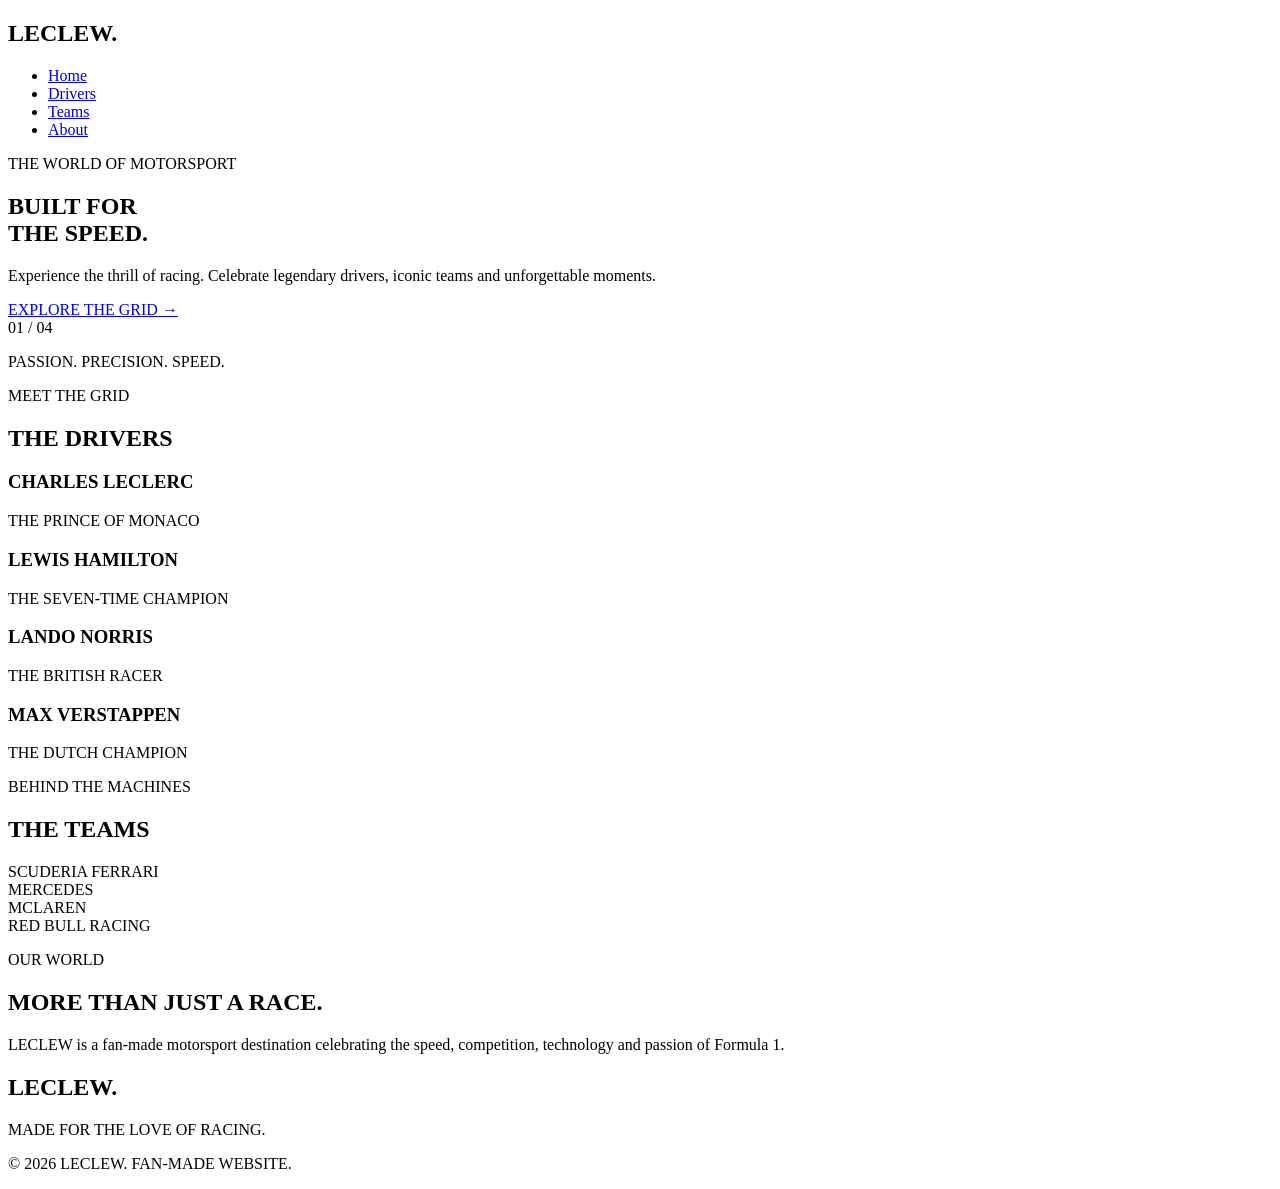
==== index.html @ cc674584 "Add files via upload" ====
<!DOCTYPE html>
<html lang="en">

<head>
    <meta charset="UTF-8">
    <meta name="viewport" content="width=device-width, initial-scale=1.0">

    <title>LECLEW | Racing World</title>

    <link rel="stylesheet" href="style.css">
</head>

<body>

    <!-- Navigation Bar -->
    <header>
        <nav class="navbar">
            <h2 class="logo">LECLEW<span>.</span></h2>

            <ul>
                <li><a href="#home">Home</a></li>
                <li><a href="#drivers">Drivers</a></li>
                <li><a href="#teams">Teams</a></li>
                <li><a href="#about">About</a></li>
            </ul>
        </nav>
    </header>

    <!-- Home Section -->
    <section class="hero" id="home">

        <div class="hero-content">

            <p class="tagline">THE WORLD OF MOTORSPORT</p>

            <h1>BUILT FOR<br>
                <span>THE SPEED.</span>
            </h1>

            <p class="description">
                Experience the thrill of racing.
                Celebrate legendary drivers,
                iconic teams and unforgettable moments.
            </p>

            <a href="#drivers" class="btn">EXPLORE THE GRID →</a>

        </div>

        <div class="hero-label">
            <span>01 / 04</span>
            <p>PASSION. PRECISION. SPEED.</p>
        </div>

    </section>

    <!-- Drivers Section -->
    <section class="drivers" id="drivers">

        <p class="section-tag">MEET THE GRID</p>

        <h2>THE DRIVERS</h2>

        <div class="driver-container">

            <div class="driver-card">
                <h3>CHARLES LECLERC</h3>
                <p>THE PRINCE OF MONACO</p>
            </div>

            <div class="driver-card">
                <h3>LEWIS HAMILTON</h3>
                <p>THE SEVEN-TIME CHAMPION</p>
            </div>

            <div class="driver-card">
                <h3>LANDO NORRIS</h3>
                <p>THE BRITISH RACER</p>
            </div>

            <div class="driver-card">
                <h3>MAX VERSTAPPEN</h3>
                <p>THE DUTCH CHAMPION</p>
            </div>

        </div>

    </section>

    <!-- Teams Section -->
    <section class="teams" id="teams">

        <p class="section-tag">BEHIND THE MACHINES</p>

        <h2>THE TEAMS</h2>

        <div class="team-list">
            <div>SCUDERIA FERRARI</div>
            <div>MERCEDES</div>
            <div>MCLAREN</div>
            <div>RED BULL RACING</div>
        </div>

    </section>

    <!-- About Section -->
    <section class="about" id="about">

        <p class="section-tag">OUR WORLD</p>

        <h2>MORE THAN JUST A RACE.</h2>

        <p>
            LECLEW is a fan-made motorsport destination
            celebrating the speed, competition,
            technology and passion of Formula 1.
        </p>

    </section>

    <!-- Footer -->
    <footer>
        <h2>LECLEW<span>.</span></h2>
        <p>MADE FOR THE LOVE OF RACING.</p>
        <p>© 2026 LECLEW. FAN-MADE WEBSITE.</p>
    </footer>

    <script src="script.js"></script>

</body>
</html>
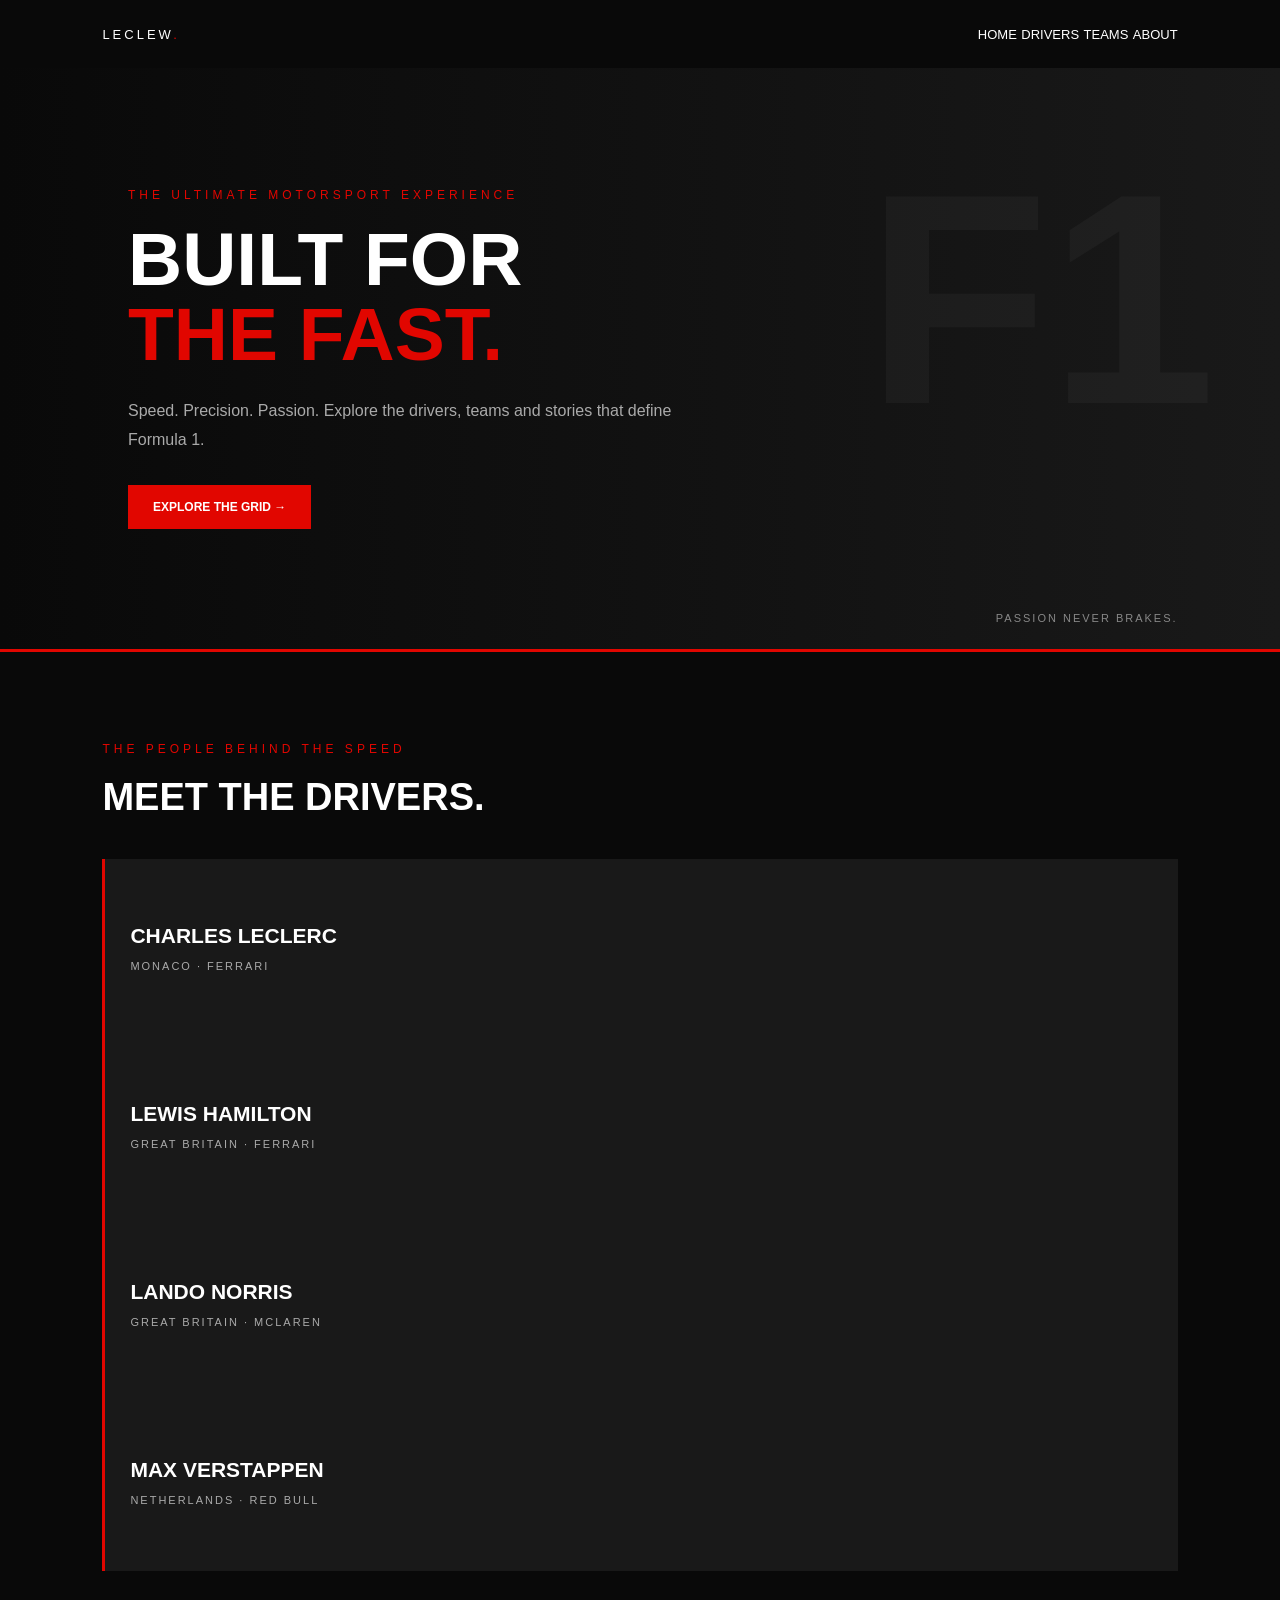
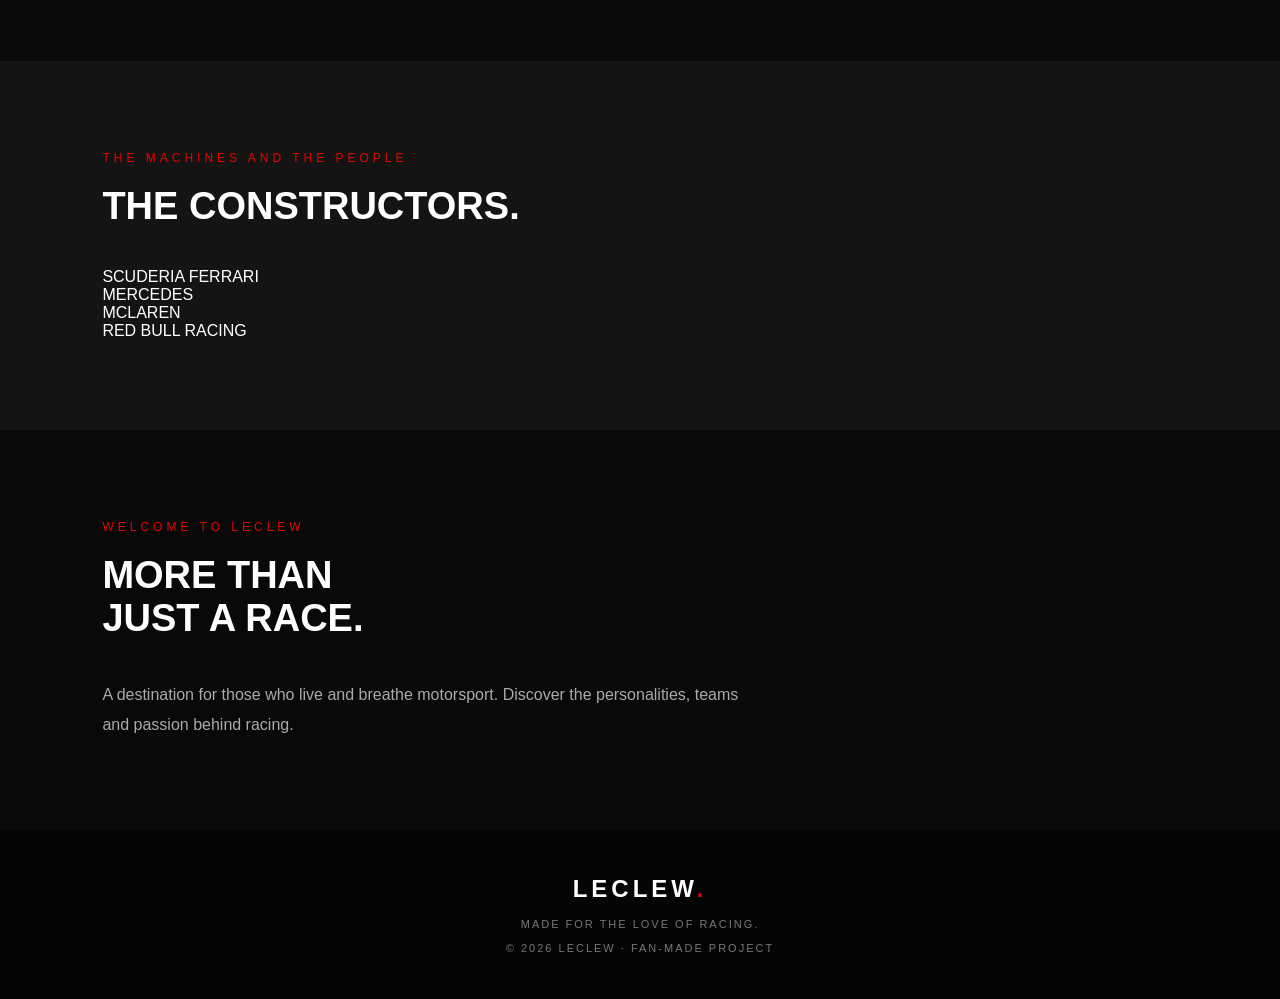
==== commit b557ec27: "Update LECLEW homepage Updated the structure and content of the index.html file, enhancing the layou" ====
--- a/index.html
+++ b/index.html
@@ -1,131 +1,101 @@
 <!DOCTYPE html>
 <html lang="en">
-
 <head>
     <meta charset="UTF-8">
     <meta name="viewport" content="width=device-width, initial-scale=1.0">
-
     <title>LECLEW | Racing World</title>
-
     <link rel="stylesheet" href="style.css">
 </head>
-
 <body>
 
-    <!-- Navigation Bar -->
-    <header>
-        <nav class="navbar">
-            <h2 class="logo">LECLEW<span>.</span></h2>
+    <header class="navbar">
+        <a href="#home" class="logo">LECLEW<span>.</span></a>
 
-            <ul>
-                <li><a href="#home">Home</a></li>
-                <li><a href="#drivers">Drivers</a></li>
-                <li><a href="#teams">Teams</a></li>
-                <li><a href="#about">About</a></li>
-            </ul>
+        <nav>
+            <a href="#home">HOME</a>
+            <a href="#drivers">DRIVERS</a>
+            <a href="#teams">TEAMS</a>
+            <a href="#about">ABOUT</a>
         </nav>
     </header>
 
-    <!-- Home Section -->
     <section class="hero" id="home">
+        <div class="hero-content">
+            <p class="tagline">THE ULTIMATE MOTORSPORT EXPERIENCE</p>
 
-        <div class="hero-content">
-
-            <p class="tagline">THE WORLD OF MOTORSPORT</p>
-
-            <h1>BUILT FOR<br>
-                <span>THE SPEED.</span>
-            </h1>
+            <h1>BUILT FOR<br><span>THE FAST.</span></h1>
 
             <p class="description">
-                Experience the thrill of racing.
-                Celebrate legendary drivers,
-                iconic teams and unforgettable moments.
+                Speed. Precision. Passion.
+                Explore the drivers, teams and stories
+                that define Formula 1.
             </p>
 
-            <a href="#drivers" class="btn">EXPLORE THE GRID →</a>
-
+            <a href="#drivers" class="btn">
+                EXPLORE THE GRID →
+            </a>
         </div>
 
         <div class="hero-label">
-            <span>01 / 04</span>
-            <p>PASSION. PRECISION. SPEED.</p>
+            PASSION NEVER BRAKES.
         </div>
-
     </section>
 
-    <!-- Drivers Section -->
     <section class="drivers" id="drivers">
+        <p class="tagline">THE PEOPLE BEHIND THE SPEED</p>
+        <h2>MEET THE <span>DRIVERS.</span></h2>
 
-        <p class="section-tag">MEET THE GRID</p>
-
-        <h2>THE DRIVERS</h2>
-
-        <div class="driver-container">
-
+        <div class="driver-grid">
             <div class="driver-card">
                 <h3>CHARLES LECLERC</h3>
-                <p>THE PRINCE OF MONACO</p>
+                <p>MONACO · FERRARI</p>
             </div>
 
             <div class="driver-card">
                 <h3>LEWIS HAMILTON</h3>
-                <p>THE SEVEN-TIME CHAMPION</p>
+                <p>GREAT BRITAIN · FERRARI</p>
             </div>
 
             <div class="driver-card">
                 <h3>LANDO NORRIS</h3>
-                <p>THE BRITISH RACER</p>
+                <p>GREAT BRITAIN · MCLAREN</p>
             </div>
 
             <div class="driver-card">
                 <h3>MAX VERSTAPPEN</h3>
-                <p>THE DUTCH CHAMPION</p>
+                <p>NETHERLANDS · RED BULL</p>
             </div>
-
         </div>
-
     </section>
 
-    <!-- Teams Section -->
     <section class="teams" id="teams">
+        <p class="tagline">THE MACHINES AND THE PEOPLE</p>
+        <h2>THE CONSTRUCTORS<span>.</span></h2>
 
-        <p class="section-tag">BEHIND THE MACHINES</p>
-
-        <h2>THE TEAMS</h2>
-
-        <div class="team-list">
+        <div class="team-grid">
             <div>SCUDERIA FERRARI</div>
             <div>MERCEDES</div>
             <div>MCLAREN</div>
             <div>RED BULL RACING</div>
         </div>
-
     </section>
 
-    <!-- About Section -->
     <section class="about" id="about">
-
-        <p class="section-tag">OUR WORLD</p>
-
-        <h2>MORE THAN JUST A RACE.</h2>
-
+        <p class="tagline">WELCOME TO LECLEW</p>
+        <h2>MORE THAN<br>JUST A <span>RACE.</span></h2>
         <p>
-            LECLEW is a fan-made motorsport destination
-            celebrating the speed, competition,
-            technology and passion of Formula 1.
+            A destination for those who live and breathe
+            motorsport. Discover the personalities,
+            teams and passion behind racing.
         </p>
-
     </section>
 
-    <!-- Footer -->
     <footer>
         <h2>LECLEW<span>.</span></h2>
         <p>MADE FOR THE LOVE OF RACING.</p>
-        <p>© 2026 LECLEW. FAN-MADE WEBSITE.</p>
+        <p>© 2026 LECLEW · FAN-MADE PROJECT</p>
     </footer>
 
     <script src="script.js"></script>
-
 </body>
-</html>+</html>
--- a/style.css
+++ b/style.css
@@ -0,0 +1,263 @@
+/* General Styling */
+
+* {
+    margin: 0;
+    padding: 0;
+    box-sizing: border-box;
+    scroll-behavior: smooth;
+}
+
+body {
+    background-color: #090909;
+    color: white;
+    font-family: Arial, sans-serif;
+}
+
+/* Navigation */
+
+.navbar {
+    display: flex;
+    justify-content: space-between;
+    align-items: center;
+    padding: 25px 8%;
+    background: #090909;
+}
+
+.logo {
+    font-size: 28px;
+    letter-spacing: 3px;
+}
+
+.logo span,
+footer span {
+    color: #e10600;
+}
+
+.navbar ul {
+    display: flex;
+    list-style: none;
+    gap: 30px;
+}
+
+.navbar a {
+    color: white;
+    text-decoration: none;
+    font-size: 13px;
+    transition: 0.3s;
+}
+
+.navbar a:hover {
+    color: #e10600;
+}
+
+/* Hero Section */
+
+.hero {
+    min-height: 570px;
+    padding: 120px 10%;
+    display: flex;
+    align-items: center;
+    position: relative;
+    background:
+        linear-gradient(90deg, #090909, #191919);
+    border-bottom: 3px solid #e10600;
+    overflow: hidden;
+}
+
+.hero::after {
+    content: "F1";
+    position: absolute;
+    right: 5%;
+    top: 10%;
+    font-size: 300px;
+    font-weight: bold;
+    color: rgba(255,255,255,0.035);
+    pointer-events: none;
+}
+
+.hero-content {
+    max-width: 600px;
+    position: relative;
+    z-index: 1;
+}
+
+.tagline,
+.section-tag {
+    color: #e10600;
+    letter-spacing: 4px;
+    font-size: 12px;
+    margin-bottom: 20px;
+}
+
+.hero h1 {
+    font-size: 75px;
+    line-height: 1;
+    font-weight: 900;
+    margin-bottom: 25px;
+}
+
+.hero h1 span {
+    color: #e10600;
+}
+
+.description {
+    color: #aaa;
+    line-height: 1.8;
+    margin-bottom: 30px;
+}
+
+.btn {
+    display: inline-block;
+    padding: 15px 25px;
+    background: #e10600;
+    color: white;
+    text-decoration: none;
+    font-weight: bold;
+    font-size: 12px;
+    transition: 0.3s;
+}
+
+.btn:hover {
+    background: white;
+    color: #e10600;
+}
+
+.hero-label {
+    position: absolute;
+    bottom: 25px;
+    right: 8%;
+    color: #888;
+    font-size: 11px;
+    letter-spacing: 2px;
+}
+
+/* Drivers Section */
+
+.drivers,
+.teams,
+.about {
+    padding: 90px 8%;
+}
+
+.drivers h2,
+.teams h2,
+.about h2 {
+    font-size: 38px;
+    margin-bottom: 40px;
+}
+
+.driver-container {
+    display: grid;
+    grid-template-columns: repeat(2, 1fr);
+    gap: 20px;
+}
+
+.driver-card {
+    background: #191919;
+    padding: 65px 25px;
+    border-left: 3px solid #e10600;
+    transition: 0.3s;
+}
+
+.driver-card:hover {
+    transform: translateY(-7px);
+    background: #252525;
+}
+
+.driver-card h3 {
+    font-size: 21px;
+    margin-bottom: 12px;
+}
+
+.driver-card p {
+    font-size: 11px;
+    color: #aaa;
+    letter-spacing: 2px;
+}
+
+/* Teams Section */
+
+.teams {
+    background: #141414;
+}
+
+.team-list {
+    display: grid;
+    grid-template-columns: repeat(2, 1fr);
+    gap: 15px;
+}
+
+.team-list div {
+    padding: 25px;
+    background: #222;
+    font-weight: bold;
+    border-bottom: 2px solid #e10600;
+}
+
+/* About Section */
+
+.about p:last-child {
+    color: #aaa;
+    max-width: 650px;
+    line-height: 1.9;
+}
+
+/* Footer */
+
+footer {
+    background: #050505;
+    text-align: center;
+    padding: 45px 20px;
+}
+
+footer h2 {
+    letter-spacing: 4px;
+    margin-bottom: 15px;
+}
+
+footer p {
+    color: #777;
+    font-size: 11px;
+    margin-top: 12px;
+    letter-spacing: 2px;
+}
+
+/* Mobile Responsive */
+
+@media (max-width: 650px) {
+
+    .navbar {
+        flex-direction: column;
+        gap: 20px;
+    }
+
+    .navbar ul {
+        gap: 15px;
+        flex-wrap: wrap;
+        justify-content: center;
+    }
+
+    .hero {
+        padding: 100px 7%;
+    }
+
+    .hero h1 {
+        font-size: 48px;
+    }
+
+    .hero::after {
+        font-size: 180px;
+    }
+
+    .driver-container,
+    .team-list {
+        grid-template-columns: 1fr;
+    }
+
+    .drivers,
+    .teams,
+    .about {
+        padding: 65px 7%;
+    }
+
+}
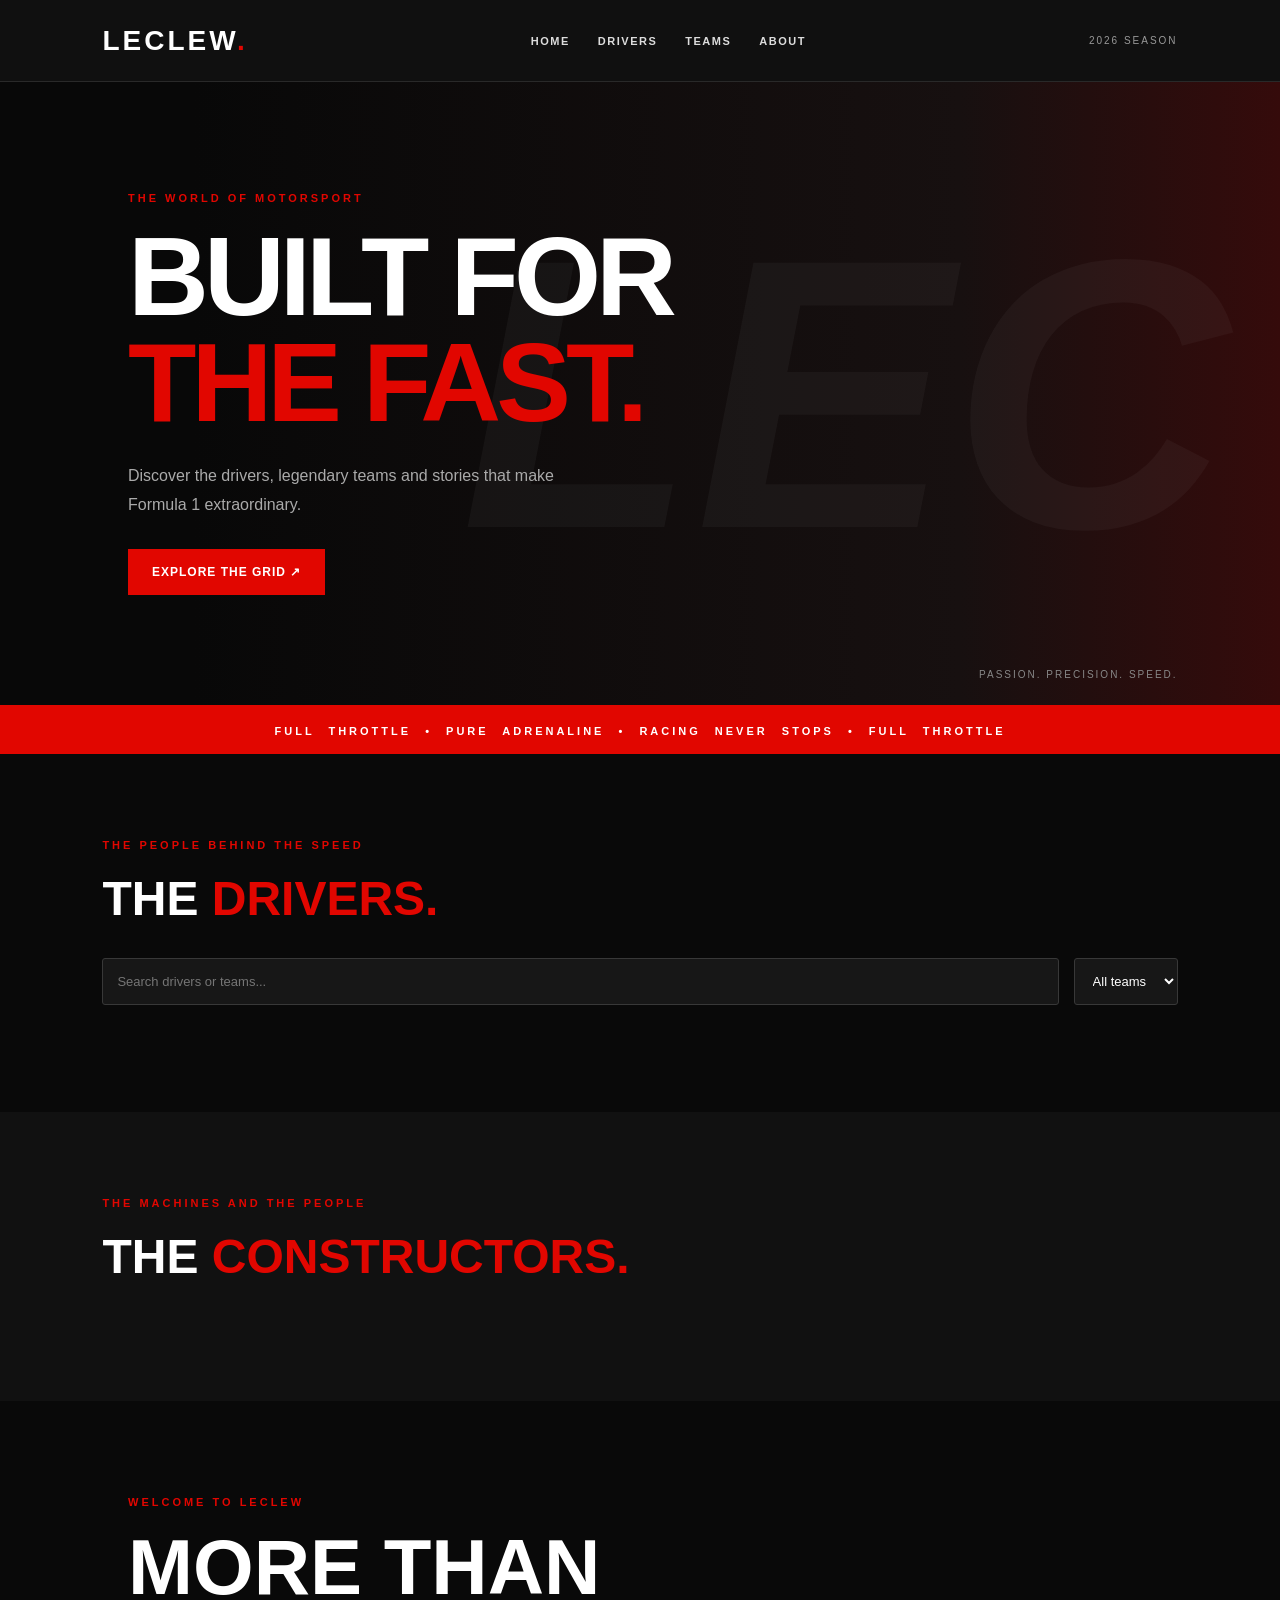
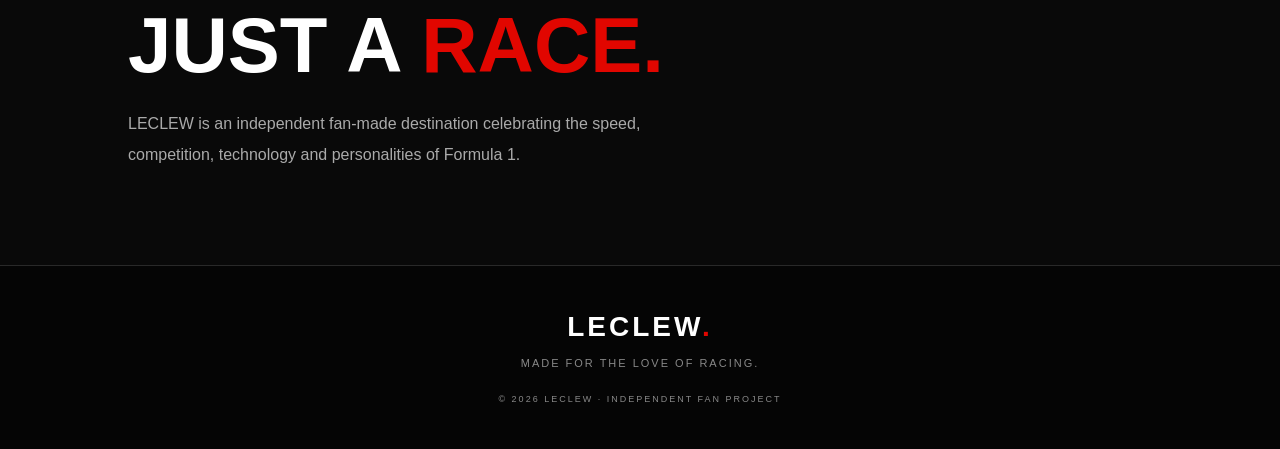
==== commit f242e534: "Update index.html" ====
--- a/index.html
+++ b/index.html
@@ -8,94 +8,75 @@
 </head>
 <body>
 
-    <header class="navbar">
-        <a href="#home" class="logo">LECLEW<span>.</span></a>
+<header class="navbar">
+    <a href="#home" class="logo">LECLEW<span>.</span></a>
+    <nav>
+        <a href="#home">HOME</a>
+        <a href="#drivers">DRIVERS</a>
+        <a href="#teams">TEAMS</a>
+        <a href="#about">ABOUT</a>
+    </nav>
+    <span class="season">2026 SEASON</span>
+</header>
 
-        <nav>
-            <a href="#home">HOME</a>
-            <a href="#drivers">DRIVERS</a>
-            <a href="#teams">TEAMS</a>
-            <a href="#about">ABOUT</a>
-        </nav>
-    </header>
+<section class="hero" id="home">
+    <div class="hero-content">
+        <p class="eyebrow">THE WORLD OF MOTORSPORT</p>
+        <h1>BUILT FOR<br><span>THE FAST.</span></h1>
+        <p>Discover the drivers, legendary teams and stories
+        that make Formula 1 extraordinary.</p>
+        <a class="btn" href="#drivers">EXPLORE THE GRID ↗</a>
+    </div>
+    <div class="hero-watermark">LEC</div>
+    <div class="hero-bottom">PASSION. PRECISION. SPEED.</div>
+</section>
 
-    <section class="hero" id="home">
-        <div class="hero-content">
-            <p class="tagline">THE ULTIMATE MOTORSPORT EXPERIENCE</p>
+<div class="ticker">
+    <span>FULL THROTTLE</span> •
+    <span>PURE ADRENALINE</span> •
+    <span>RACING NEVER STOPS</span> •
+    <span>FULL THROTTLE</span>
+</div>
 
-            <h1>BUILT FOR<br><span>THE FAST.</span></h1>
+<section class="section" id="drivers">
+    <p class="eyebrow">THE PEOPLE BEHIND THE SPEED</p>
+    <h2>THE <span>DRIVERS.</span></h2>
 
-            <p class="description">
-                Speed. Precision. Passion.
-                Explore the drivers, teams and stories
-                that define Formula 1.
-            </p>
+    <div class="filters">
+        <input id="driverSearch" type="search"
+        placeholder="Search drivers or teams...">
 
-            <a href="#drivers" class="btn">
-                EXPLORE THE GRID →
-            </a>
-        </div>
+        <select id="teamFilter">
+            <option value="all">All teams</option>
+        </select>
+    </div>
 
-        <div class="hero-label">
-            PASSION NEVER BRAKES.
-        </div>
-    </section>
+    <p class="result-count" id="driverCount"></p>
+    <div class="driver-grid" id="driverGrid"></div>
+</section>
 
-    <section class="drivers" id="drivers">
-        <p class="tagline">THE PEOPLE BEHIND THE SPEED</p>
-        <h2>MEET THE <span>DRIVERS.</span></h2>
+<section class="section teams-section" id="teams">
+    <p class="eyebrow">THE MACHINES AND THE PEOPLE</p>
+    <h2>THE <span>CONSTRUCTORS.</span></h2>
+    <div class="team-grid" id="teamGrid"></div>
+</section>
 
-        <div class="driver-grid">
-            <div class="driver-card">
-                <h3>CHARLES LECLERC</h3>
-                <p>MONACO · FERRARI</p>
-            </div>
+<section class="about" id="about">
+    <p class="eyebrow">WELCOME TO LECLEW</p>
+    <h2>MORE THAN<br>JUST A <span>RACE.</span></h2>
+    <p>
+        LECLEW is an independent fan-made destination
+        celebrating the speed, competition, technology
+        and personalities of Formula 1.
+    </p>
+</section>
 
-            <div class="driver-card">
-                <h3>LEWIS HAMILTON</h3>
-                <p>GREAT BRITAIN · FERRARI</p>
-            </div>
+<footer>
+    <a href="#home" class="logo">LECLEW<span>.</span></a>
+    <p>MADE FOR THE LOVE OF RACING.</p>
+    <p class="copyright">© 2026 LECLEW · INDEPENDENT FAN PROJECT</p>
+</footer>
 
-            <div class="driver-card">
-                <h3>LANDO NORRIS</h3>
-                <p>GREAT BRITAIN · MCLAREN</p>
-            </div>
-
-            <div class="driver-card">
-                <h3>MAX VERSTAPPEN</h3>
-                <p>NETHERLANDS · RED BULL</p>
-            </div>
-        </div>
-    </section>
-
-    <section class="teams" id="teams">
-        <p class="tagline">THE MACHINES AND THE PEOPLE</p>
-        <h2>THE CONSTRUCTORS<span>.</span></h2>
-
-        <div class="team-grid">
-            <div>SCUDERIA FERRARI</div>
-            <div>MERCEDES</div>
-            <div>MCLAREN</div>
-            <div>RED BULL RACING</div>
-        </div>
-    </section>
-
-    <section class="about" id="about">
-        <p class="tagline">WELCOME TO LECLEW</p>
-        <h2>MORE THAN<br>JUST A <span>RACE.</span></h2>
-        <p>
-            A destination for those who live and breathe
-            motorsport. Discover the personalities,
-            teams and passion behind racing.
-        </p>
-    </section>
-
-    <footer>
-        <h2>LECLEW<span>.</span></h2>
-        <p>MADE FOR THE LOVE OF RACING.</p>
-        <p>© 2026 LECLEW · FAN-MADE PROJECT</p>
-    </footer>
-
-    <script src="script.js"></script>
+<script src="script.js"></script>
 </body>
 </html>
--- a/style.css
+++ b/style.css
@@ -1,120 +1,121 @@
-/* General Styling */
-
 * {
     margin: 0;
     padding: 0;
     box-sizing: border-box;
-    scroll-behavior: smooth;
-}
+}
+
+html { scroll-behavior: smooth; }
 
 body {
-    background-color: #090909;
-    color: white;
+    background: #090909;
+    color: #fff;
     font-family: Arial, sans-serif;
 }
 
-/* Navigation */
-
 .navbar {
+    min-height: 82px;
+    padding: 20px 8%;
     display: flex;
+    align-items: center;
     justify-content: space-between;
-    align-items: center;
-    padding: 25px 8%;
-    background: #090909;
+    gap: 20px;
+    background: #101010;
+    border-bottom: 1px solid #292929;
 }
 
 .logo {
-    font-size: 28px;
-    letter-spacing: 3px;
-}
-
-.logo span,
-footer span {
-    color: #e10600;
-}
-
-.navbar ul {
-    display: flex;
-    list-style: none;
-    gap: 30px;
-}
-
-.navbar a {
     color: white;
     text-decoration: none;
-    font-size: 13px;
-    transition: 0.3s;
-}
-
-.navbar a:hover {
-    color: #e10600;
-}
-
-/* Hero Section */
+    font-size: 28px;
+    font-weight: 900;
+    letter-spacing: 3px;
+}
+
+.logo span { color: #e10600; }
+
+nav {
+    display: flex;
+    gap: 28px;
+}
+
+nav a {
+    color: #ddd;
+    text-decoration: none;
+    font-size: 11px;
+    font-weight: bold;
+    letter-spacing: 1.5px;
+}
+
+nav a:hover { color: #e10600; }
+
+.season {
+    color: #999;
+    font-size: 10px;
+    letter-spacing: 2px;
+}
 
 .hero {
     min-height: 570px;
-    padding: 120px 10%;
+    padding: 110px 10%;
+    position: relative;
+    overflow: hidden;
     display: flex;
     align-items: center;
+    background:
+        linear-gradient(90deg, #080808 15%, #171010 75%, #350b0b);
+    border-bottom: 3px solid #e10600;
+}
+
+.hero-content {
     position: relative;
-    background:
-        linear-gradient(90deg, #090909, #191919);
-    border-bottom: 3px solid #e10600;
-    overflow: hidden;
-}
-
-.hero::after {
-    content: "F1";
-    position: absolute;
-    right: 5%;
-    top: 10%;
-    font-size: 300px;
+    z-index: 2;
+    max-width: 650px;
+}
+
+.eyebrow {
+    color: #e10600;
+    font-size: 11px;
     font-weight: bold;
-    color: rgba(255,255,255,0.035);
-    pointer-events: none;
-}
-
-.hero-content {
-    max-width: 600px;
-    position: relative;
-    z-index: 1;
-}
-
-.tagline,
-.section-tag {
-    color: #e10600;
-    letter-spacing: 4px;
-    font-size: 12px;
+    letter-spacing: 3px;
     margin-bottom: 20px;
 }
 
 .hero h1 {
-    font-size: 75px;
-    line-height: 1;
+    font-size: clamp(65px, 10vw, 112px);
+    line-height: .95;
+    letter-spacing: -5px;
     font-weight: 900;
     margin-bottom: 25px;
 }
 
-.hero h1 span {
-    color: #e10600;
-}
-
-.description {
+.hero h1 span, h2 span { color: #e10600; }
+
+.hero-content > p:not(.eyebrow) {
+    max-width: 480px;
     color: #aaa;
     line-height: 1.8;
     margin-bottom: 30px;
 }
 
+.hero-watermark {
+    position: absolute;
+    right: 4%;
+    font-size: clamp(180px, 30vw, 390px);
+    font-weight: 900;
+    font-style: italic;
+    color: rgba(255,255,255,.035);
+}
+
 .btn {
     display: inline-block;
-    padding: 15px 25px;
     background: #e10600;
     color: white;
+    padding: 16px 24px;
     text-decoration: none;
+    font-size: 12px;
     font-weight: bold;
-    font-size: 12px;
-    transition: 0.3s;
+    letter-spacing: 1px;
+    transition: .3s;
 }
 
 .btn:hover {
@@ -122,142 +123,220 @@
     color: #e10600;
 }
 
-.hero-label {
+.hero-bottom {
     position: absolute;
     bottom: 25px;
     right: 8%;
     color: #888;
+    font-size: 10px;
+    letter-spacing: 2px;
+}
+
+.ticker {
+    background: #e10600;
+    color: white;
+    padding: 17px;
+    text-align: center;
     font-size: 11px;
-    letter-spacing: 2px;
-}
-
-/* Drivers Section */
-
-.drivers,
-.teams,
+    font-weight: bold;
+    letter-spacing: 3px;
+    word-spacing: 8px;
+}
+
+.section {
+    padding: 85px 8%;
+}
+
+.section h2, .teams-section h2 {
+    font-size: clamp(30px, 5vw, 48px);
+    margin-bottom: 32px;
+    font-weight: 900;
+}
+
+.filters {
+    display: flex;
+    gap: 15px;
+    margin-bottom: 22px;
+}
+
+.filters input, .filters select {
+    padding: 14px;
+    background: #171717;
+    color: white;
+    border: 1px solid #383838;
+    border-radius: 3px;
+    font-size: 13px;
+}
+
+.filters input {
+    flex: 1;
+    min-width: 0;
+}
+
+.filters select { cursor: pointer; }
+
+.result-count {
+    color: #888;
+    font-size: 10px;
+    letter-spacing: 2px;
+    margin-bottom: 20px;
+}
+
+.driver-grid {
+    display: grid;
+    grid-template-columns: repeat(3, 1fr);
+    gap: 18px;
+}
+
+.driver-card {
+    min-height: 175px;
+    padding: 25px;
+    background: linear-gradient(145deg, #202020, #101010);
+    border: 1px solid #303030;
+    border-left: 4px solid #e10600;
+    position: relative;
+    transition: .3s;
+}
+
+.driver-card:hover {
+    transform: translateY(-6px);
+    border-color: #e10600;
+}
+
+.driver-number {
+    color: #e10600;
+    font-size: 32px;
+    font-weight: 900;
+}
+
+.driver-team {
+    color: #888;
+    font-size: 10px;
+    letter-spacing: 2px;
+    margin: 12px 0;
+}
+
+.driver-card h3 {
+    font-size: 19px;
+    text-transform: uppercase;
+}
+
+.driver-country {
+    color: #999;
+    font-size: 12px;
+    margin-top: 9px;
+}
+
+.empty { color: #aaa; }
+
+.teams-section {
+    background: #111;
+}
+
+.team-grid {
+    display: grid;
+    grid-template-columns: repeat(3, 1fr);
+    gap: 15px;
+}
+
+.team-card {
+    background: #1b1b1b;
+    padding: 28px 22px;
+    border: 1px solid #303030;
+    position: relative;
+    overflow: hidden;
+    transition: .3s;
+}
+
+.team-card:hover {
+    transform: translateY(-5px);
+    background: #242424;
+}
+
+.team-accent {
+    display: block;
+    height: 4px;
+    background: var(--team-color);
+    margin: -28px -22px 25px;
+}
+
+.team-card p {
+    color: #888;
+    font-size: 10px;
+    letter-spacing: 2px;
+    margin-bottom: 13px;
+}
+
+.team-card h3 { font-size: 18px; }
+
+.team-label {
+    display: block;
+    color: var(--team-color);
+    font-size: 10px;
+    margin-top: 20px;
+    letter-spacing: 1px;
+}
+
 .about {
-    padding: 90px 8%;
-}
-
-.drivers h2,
-.teams h2,
+    padding: 95px 10%;
+}
+
 .about h2 {
-    font-size: 38px;
-    margin-bottom: 40px;
-}
-
-.driver-container {
-    display: grid;
-    grid-template-columns: repeat(2, 1fr);
-    gap: 20px;
-}
-
-.driver-card {
-    background: #191919;
-    padding: 65px 25px;
-    border-left: 3px solid #e10600;
-    transition: 0.3s;
-}
-
-.driver-card:hover {
-    transform: translateY(-7px);
-    background: #252525;
-}
-
-.driver-card h3 {
-    font-size: 21px;
-    margin-bottom: 12px;
-}
-
-.driver-card p {
-    font-size: 11px;
+    font-size: clamp(45px, 8vw, 78px);
+    line-height: 1;
+    margin-bottom: 25px;
+}
+
+.about > p:last-child {
     color: #aaa;
-    letter-spacing: 2px;
-}
-
-/* Teams Section */
-
-.teams {
-    background: #141414;
-}
-
-.team-list {
-    display: grid;
-    grid-template-columns: repeat(2, 1fr);
-    gap: 15px;
-}
-
-.team-list div {
-    padding: 25px;
-    background: #222;
-    font-weight: bold;
-    border-bottom: 2px solid #e10600;
-}
-
-/* About Section */
-
-.about p:last-child {
-    color: #aaa;
-    max-width: 650px;
+    max-width: 600px;
     line-height: 1.9;
 }
 
-/* Footer */
-
 footer {
-    background: #050505;
     text-align: center;
     padding: 45px 20px;
-}
-
-footer h2 {
-    letter-spacing: 4px;
-    margin-bottom: 15px;
+    background: #050505;
+    border-top: 1px solid #292929;
 }
 
 footer p {
-    color: #777;
+    color: #888;
     font-size: 11px;
-    margin-top: 12px;
-    letter-spacing: 2px;
-}
-
-/* Mobile Responsive */
-
-@media (max-width: 650px) {
-
+    letter-spacing: 2px;
+    margin-top: 14px;
+}
+
+.copyright {
+    font-size: 9px;
+    margin-top: 25px;
+}
+
+@media (max-width: 800px) {
     .navbar {
-        flex-direction: column;
-        gap: 20px;
-    }
-
-    .navbar ul {
-        gap: 15px;
         flex-wrap: wrap;
         justify-content: center;
     }
 
-    .hero {
-        padding: 100px 7%;
+    .driver-grid, .team-grid {
+        grid-template-columns: repeat(2, 1fr);
     }
-
-    .hero h1 {
-        font-size: 48px;
-    }
-
-    .hero::after {
-        font-size: 180px;
-    }
-
-    .driver-container,
-    .team-list {
+}
+
+@media (max-width: 550px) {
+    nav { gap: 15px; }
+
+    .season { display: none; }
+
+    .hero { padding: 100px 7%; }
+
+    .hero h1 { letter-spacing: -3px; }
+
+    .driver-grid, .team-grid {
         grid-template-columns: 1fr;
     }
 
-    .drivers,
-    .teams,
-    .about {
-        padding: 65px 7%;
-    }
-
-}+    .filters { flex-direction: column; }
+
+    .section { padding: 60px 7%; }
+}
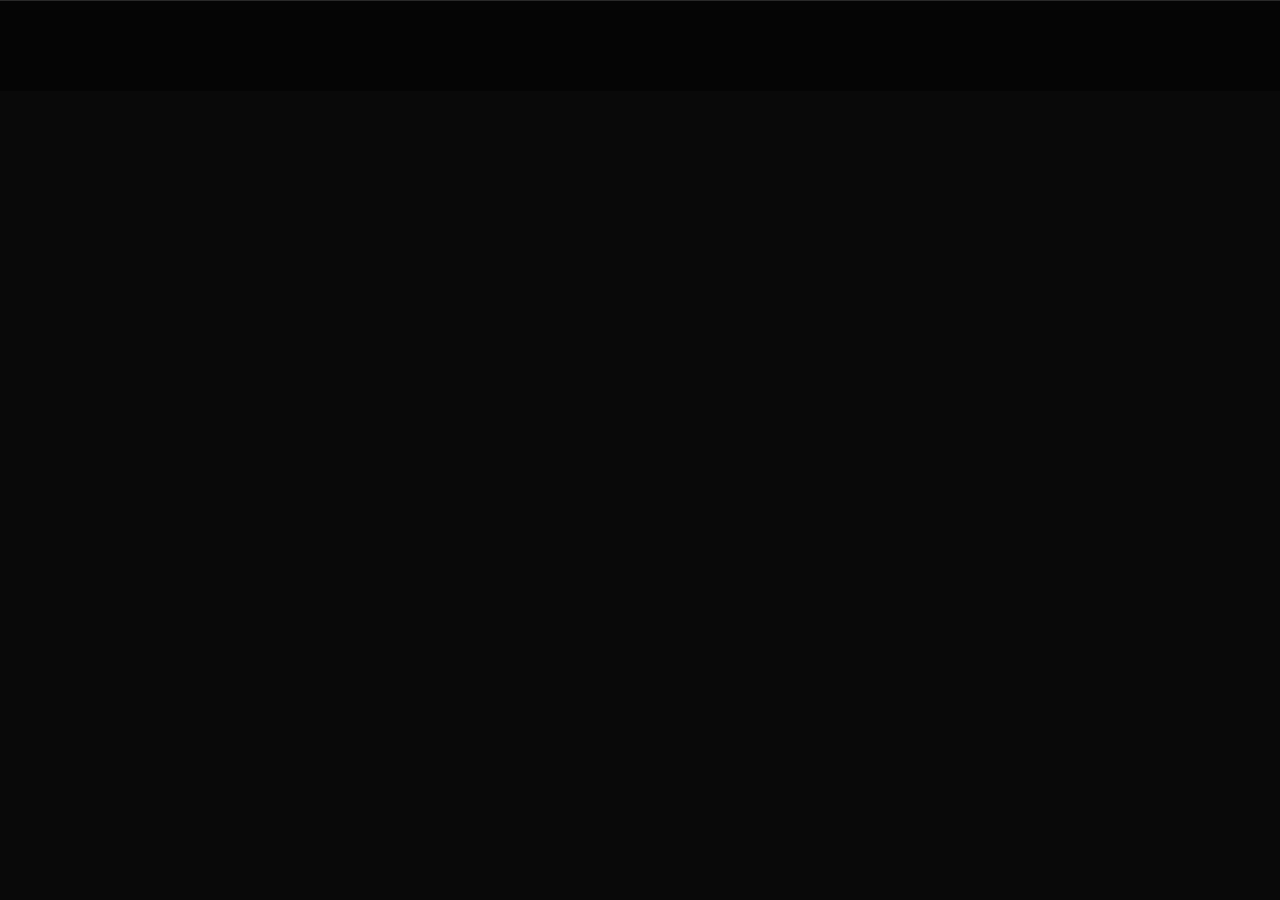
==== commit 6916e9f9: "Refactor index.html structure and scripts Removed old HTML structure and replaced with a new layout." ====
--- a/index.html
+++ b/index.html
@@ -1,82 +1,16 @@
 <!DOCTYPE html>
 <html lang="en">
 <head>
-    <meta charset="UTF-8">
-    <meta name="viewport" content="width=device-width, initial-scale=1.0">
-    <title>LECLEW | Racing World</title>
-    <link rel="stylesheet" href="style.css">
+<meta charset="UTF-8">
+<meta name="viewport" content="width=device-width, initial-scale=1">
+<title>LECLEW | Racing World</title>
+<link rel="stylesheet" href="style.css">
 </head>
-<body>
-
-<header class="navbar">
-    <a href="#home" class="logo">LECLEW<span>.</span></a>
-    <nav>
-        <a href="#home">HOME</a>
-        <a href="#drivers">DRIVERS</a>
-        <a href="#teams">TEAMS</a>
-        <a href="#about">ABOUT</a>
-    </nav>
-    <span class="season">2026 SEASON</span>
-</header>
-
-<section class="hero" id="home">
-    <div class="hero-content">
-        <p class="eyebrow">THE WORLD OF MOTORSPORT</p>
-        <h1>BUILT FOR<br><span>THE FAST.</span></h1>
-        <p>Discover the drivers, legendary teams and stories
-        that make Formula 1 extraordinary.</p>
-        <a class="btn" href="#drivers">EXPLORE THE GRID ↗</a>
-    </div>
-    <div class="hero-watermark">LEC</div>
-    <div class="hero-bottom">PASSION. PRECISION. SPEED.</div>
-</section>
-
-<div class="ticker">
-    <span>FULL THROTTLE</span> •
-    <span>PURE ADRENALINE</span> •
-    <span>RACING NEVER STOPS</span> •
-    <span>FULL THROTTLE</span>
-</div>
-
-<section class="section" id="drivers">
-    <p class="eyebrow">THE PEOPLE BEHIND THE SPEED</p>
-    <h2>THE <span>DRIVERS.</span></h2>
-
-    <div class="filters">
-        <input id="driverSearch" type="search"
-        placeholder="Search drivers or teams...">
-
-        <select id="teamFilter">
-            <option value="all">All teams</option>
-        </select>
-    </div>
-
-    <p class="result-count" id="driverCount"></p>
-    <div class="driver-grid" id="driverGrid"></div>
-</section>
-
-<section class="section teams-section" id="teams">
-    <p class="eyebrow">THE MACHINES AND THE PEOPLE</p>
-    <h2>THE <span>CONSTRUCTORS.</span></h2>
-    <div class="team-grid" id="teamGrid"></div>
-</section>
-
-<section class="about" id="about">
-    <p class="eyebrow">WELCOME TO LECLEW</p>
-    <h2>MORE THAN<br>JUST A <span>RACE.</span></h2>
-    <p>
-        LECLEW is an independent fan-made destination
-        celebrating the speed, competition, technology
-        and personalities of Formula 1.
-    </p>
-</section>
-
-<footer>
-    <a href="#home" class="logo">LECLEW<span>.</span></a>
-    <p>MADE FOR THE LOVE OF RACING.</p>
-    <p class="copyright">© 2026 LECLEW · INDEPENDENT FAN PROJECT</p>
-</footer>
-
-<script src="script.js"></script>
+<body data-page="home">
+<header id="navbar"></header>
+<main id="app"></main>
+<footer id="footer"></footer>
+<script src="data.js"></script>
+<script src="app.js"></script>
 </body>
 </html>
